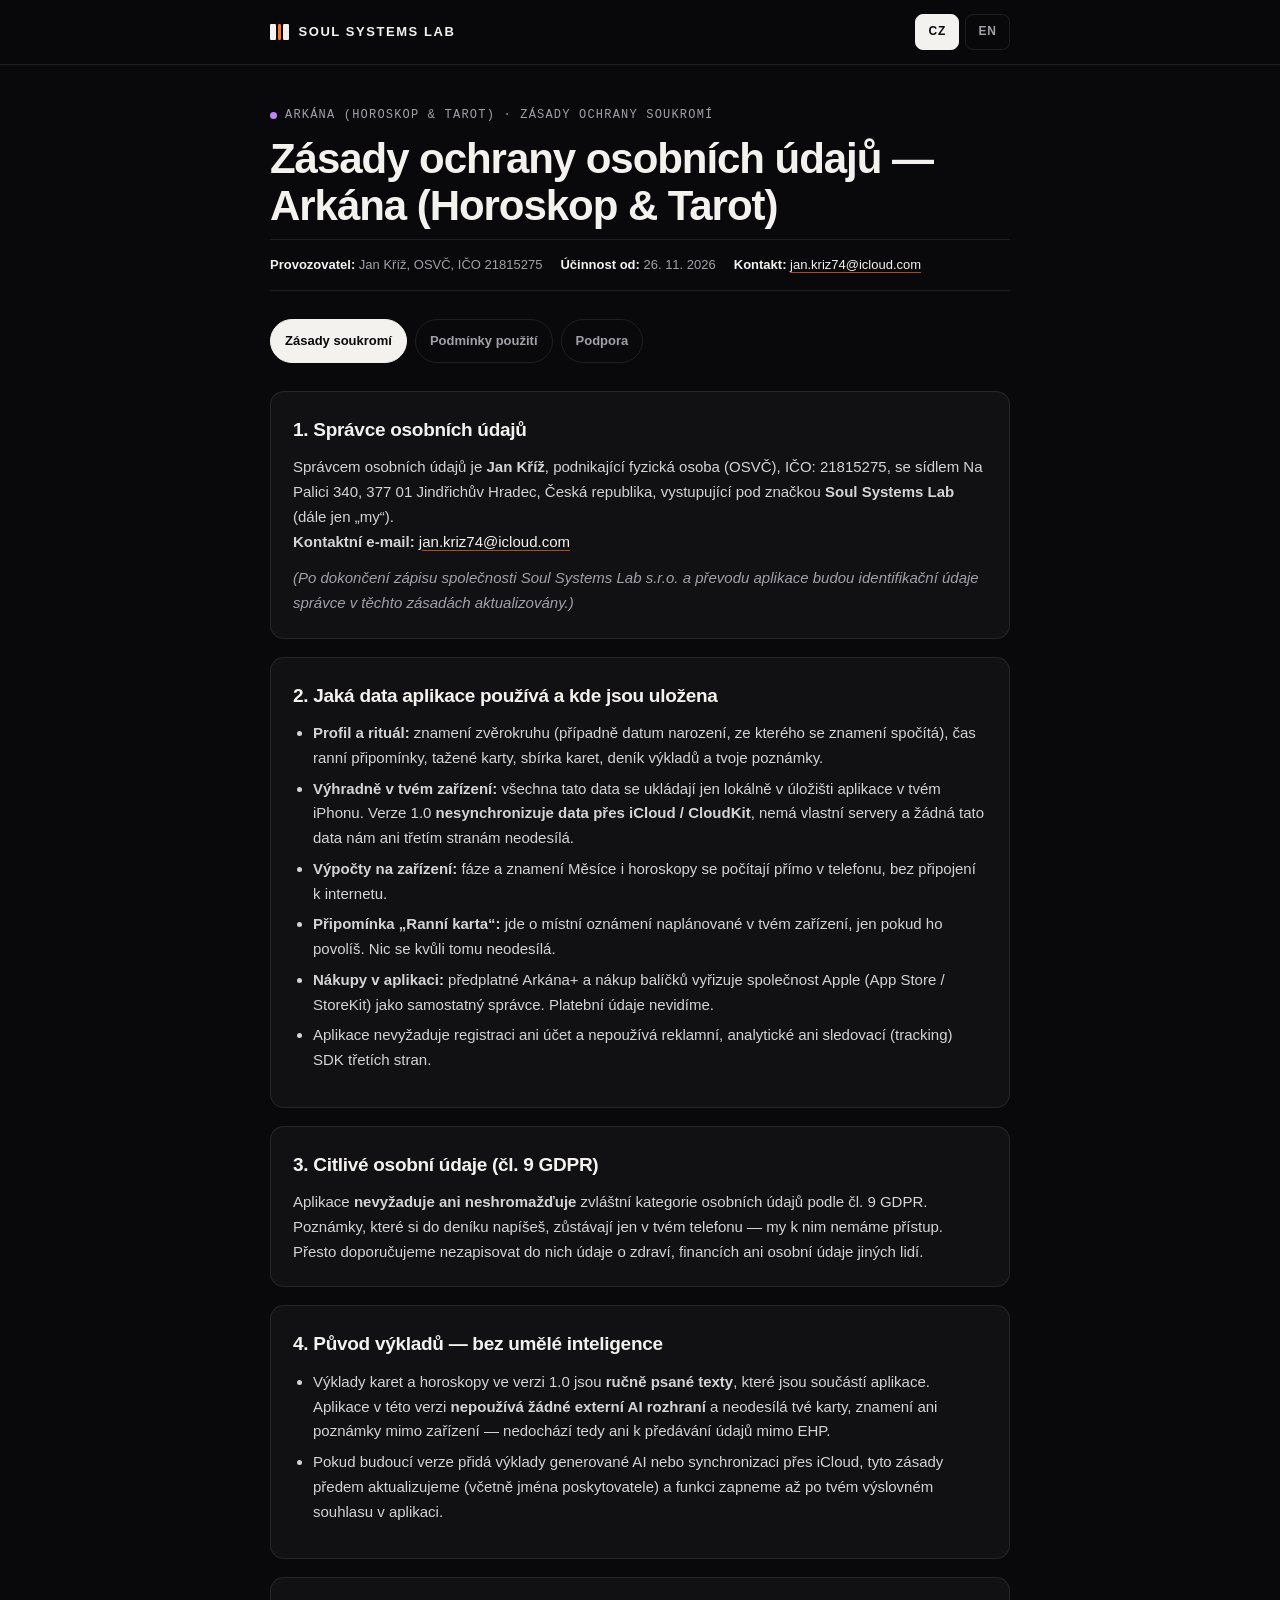
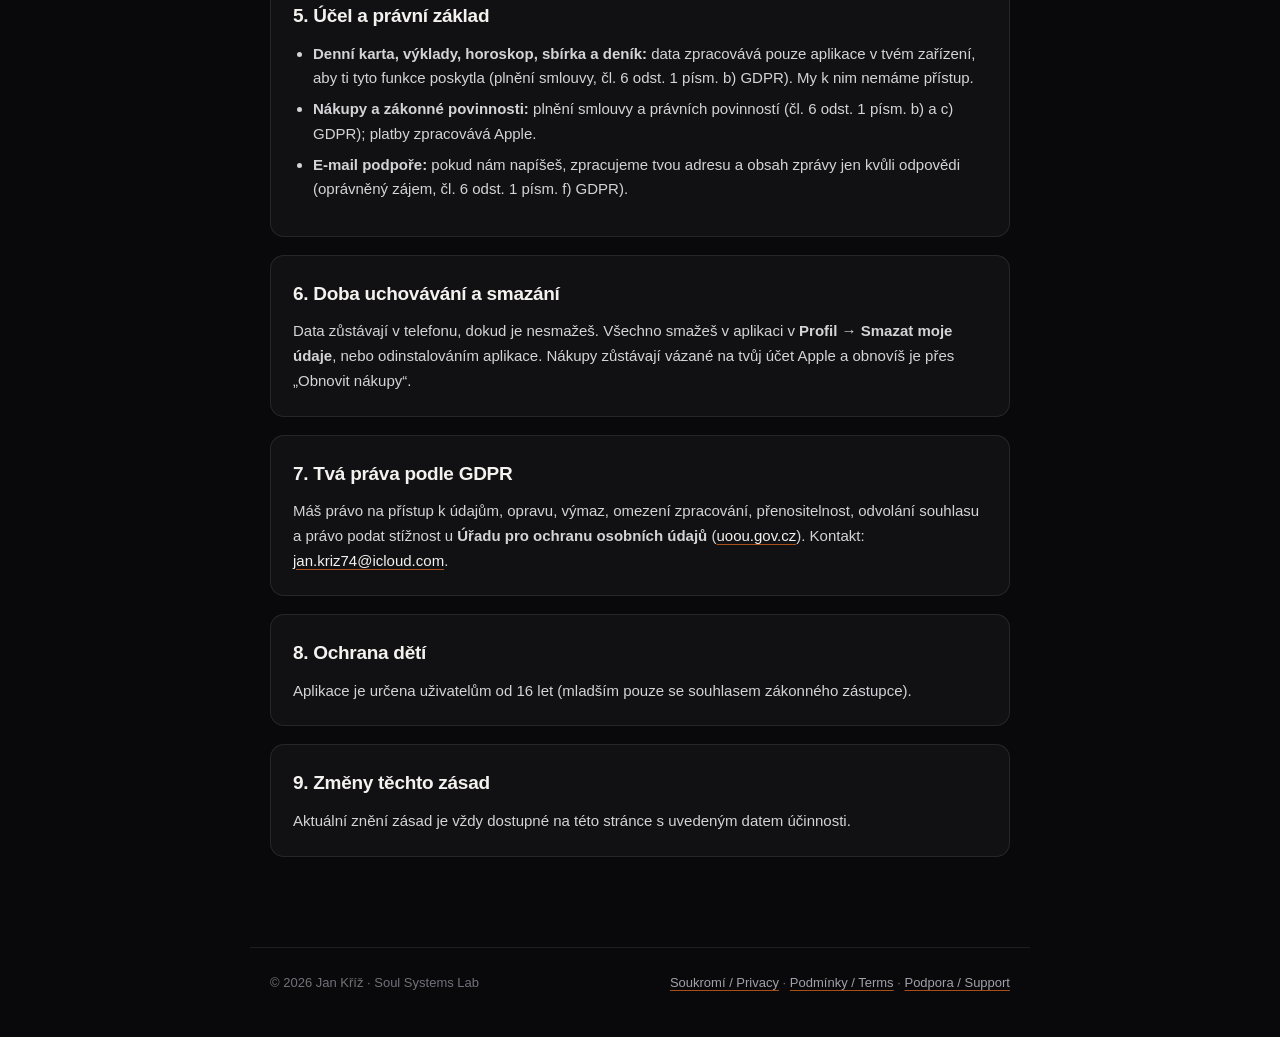
==== legal/arkana/privacy.html @ 8c9592e6 "Add files via upload" ====
<!DOCTYPE html>
<html lang="cs">
<head>
  <meta charset="utf-8">
  <meta name="viewport" content="width=device-width, initial-scale=1">
  <title>Arkána — Privacy Policy · Soul Systems Lab</title>
  <meta name="description" content="Arkána Privacy Policy — Jan Kříž, Soul Systems Lab">
  <link rel="stylesheet" href="../legal.css">
  <style>:root { --accent: #C084FC; }</style>
</head>
<body>
  <header class="topbar">
    <div class="topbar-inner">
      <span class="brand">
        <span class="brand-mark" aria-hidden="true"><span></span><i></i><span></span></span>
        Soul Systems Lab
      </span>
      <nav class="lang-nav" aria-label="Language">
        <a class="lang-btn active" href="#cz" data-set-lang="cz">CZ</a>
        <a class="lang-btn" href="#en" data-set-lang="en">EN</a>
      </nav>
    </div>
  </header>
  <main>

    <div id="cz" data-lang-section="cz" class="is-active">
      <div class="eyebrow"><span class="dot"></span> Arkána (Horoskop &amp; Tarot) · Zásady ochrany soukromí</div>
      <h1>Zásady ochrany osobních údajů — Arkána (Horoskop &amp; Tarot)</h1>
      <div class="meta-row">
        <span><strong>Provozovatel:</strong> Jan Kříž, OSVČ, IČO 21815275</span>
        <span><strong>Účinnost od:</strong> 26. 11. 2026</span>
        <span><strong>Kontakt:</strong> <a href="mailto:jan.kriz74@icloud.com">jan.kriz74@icloud.com</a></span>
      </div>

      <nav class="doc-nav" aria-label="Dokumenty aplikace">
        <a href="privacy.html" class="is-current" aria-current="page">Zásady soukromí</a>
        <a href="terms.html">Podmínky použití</a>
        <a href="support.html">Podpora</a>
      </nav>

      <!-- PRAVNIK:PRIVACY_CZ:START -->
      <section class="card">
        <h2>1. Správce osobních údajů</h2>
      <p>Správcem osobních údajů je <strong>Jan Kříž</strong>, podnikající fyzická osoba (OSVČ), IČO: 21815275, se sídlem Na Palici 340, 377 01 Jindřichův Hradec, Česká republika, vystupující pod značkou <strong>Soul Systems Lab</strong> (dále jen „my“).<br>
<strong>Kontaktní e-mail:</strong> <a href="mailto:jan.kriz74@icloud.com">jan.kriz74@icloud.com</a></p>
      <p><em>(Po dokončení zápisu společnosti Soul Systems Lab s.r.o. a převodu aplikace budou identifikační údaje správce v těchto zásadách aktualizovány.)</em></p>
      </section>

      <section class="card">
        <h2>2. Jaká data aplikace používá a kde jsou uložena</h2>
      <ul>
        <li><strong>Profil a rituál:</strong> znamení zvěrokruhu (případně datum narození, ze kterého se znamení spočítá), čas ranní připomínky, tažené karty, sbírka karet, deník výkladů a tvoje poznámky.</li>
        <li><strong>Výhradně v tvém zařízení:</strong> všechna tato data se ukládají jen lokálně v úložišti aplikace v tvém iPhonu. Verze 1.0 <strong>nesynchronizuje data přes iCloud / CloudKit</strong>, nemá vlastní servery a žádná tato data nám ani třetím stranám neodesílá.</li>
        <li><strong>Výpočty na zařízení:</strong> fáze a znamení Měsíce i horoskopy se počítají přímo v telefonu, bez připojení k internetu.</li>
        <li><strong>Připomínka „Ranní karta“:</strong> jde o místní oznámení naplánované v tvém zařízení, jen pokud ho povolíš. Nic se kvůli tomu neodesílá.</li>
        <li><strong>Nákupy v aplikaci:</strong> předplatné Arkána+ a nákup balíčků vyřizuje společnost Apple (App Store / StoreKit) jako samostatný správce. Platební údaje nevidíme.</li>
        <li>Aplikace nevyžaduje registraci ani účet a nepoužívá reklamní, analytické ani sledovací (tracking) SDK třetích stran.</li>
      </ul>
      </section>

      <section class="card">
        <h2>3. Citlivé osobní údaje (čl. 9 GDPR)</h2>
      <p>Aplikace <strong>nevyžaduje ani neshromažďuje</strong> zvláštní kategorie osobních údajů podle čl. 9 GDPR. Poznámky, které si do deníku napíšeš, zůstávají jen v tvém telefonu — my k nim nemáme přístup. Přesto doporučujeme nezapisovat do nich údaje o zdraví, financích ani osobní údaje jiných lidí.</p>
      </section>

      <section class="card">
        <h2>4. Původ výkladů — bez umělé inteligence</h2>
      <ul>
        <li>Výklady karet a horoskopy ve verzi 1.0 jsou <strong>ručně psané texty</strong>, které jsou součástí aplikace. Aplikace v této verzi <strong>nepoužívá žádné externí AI rozhraní</strong> a neodesílá tvé karty, znamení ani poznámky mimo zařízení — nedochází tedy ani k předávání údajů mimo EHP.</li>
        <li>Pokud budoucí verze přidá výklady generované AI nebo synchronizaci přes iCloud, tyto zásady předem aktualizujeme (včetně jména poskytovatele) a funkci zapneme až po tvém výslovném souhlasu v aplikaci.</li>
      </ul>
      </section>

      <section class="card">
        <h2>5. Účel a právní základ</h2>
      <ul>
        <li><strong>Denní karta, výklady, horoskop, sbírka a deník:</strong> data zpracovává pouze aplikace v tvém zařízení, aby ti tyto funkce poskytla (plnění smlouvy, čl. 6 odst. 1 písm. b) GDPR). My k nim nemáme přístup.</li>
        <li><strong>Nákupy a zákonné povinnosti:</strong> plnění smlouvy a právních povinností (čl. 6 odst. 1 písm. b) a c) GDPR); platby zpracovává Apple.</li>
        <li><strong>E-mail podpoře:</strong> pokud nám napíšeš, zpracujeme tvou adresu a obsah zprávy jen kvůli odpovědi (oprávněný zájem, čl. 6 odst. 1 písm. f) GDPR).</li>
      </ul>
      </section>

      <section class="card">
        <h2>6. Doba uchovávání a smazání</h2>
      <p>Data zůstávají v telefonu, dokud je nesmažeš. Všechno smažeš v aplikaci v <strong>Profil → Smazat moje údaje</strong>, nebo odinstalováním aplikace. Nákupy zůstávají vázané na tvůj účet Apple a obnovíš je přes „Obnovit nákupy“.</p>
      </section>

      <section class="card">
        <h2>7. Tvá práva podle GDPR</h2>
      <p>Máš právo na přístup k údajům, opravu, výmaz, omezení zpracování, přenositelnost, odvolání souhlasu a právo podat stížnost u <strong>Úřadu pro ochranu osobních údajů</strong> (<a href="https://uoou.gov.cz/" rel="noopener noreferrer">uoou.gov.cz</a>). Kontakt: <a href="mailto:jan.kriz74@icloud.com">jan.kriz74@icloud.com</a>.</p>
      </section>

      <section class="card">
        <h2>8. Ochrana dětí</h2>
      <p>Aplikace je určena uživatelům od 16 let (mladším pouze se souhlasem zákonného zástupce).</p>
      </section>

      <section class="card">
        <h2>9. Změny těchto zásad</h2>
      <p>Aktuální znění zásad je vždy dostupné na této stránce s uvedeným datem účinnosti.</p>
      </section>
      <!-- PRAVNIK:PRIVACY_CZ:END -->
    </div>

    <hr class="lang-divider">

    <div id="en" data-lang-section="en">
      <div class="eyebrow"><span class="dot"></span> Arkána (Horoscope &amp; Tarot) · Privacy Policy</div>
      <h1>Privacy Policy — Arkána (Horoscope &amp; Tarot)</h1>
      <div class="meta-row">
        <span><strong>Controller:</strong> Jan Kříž, sole trader (OSVČ), IČO 21815275</span>
        <span><strong>Effective date:</strong> November 26, 2026</span>
        <span><strong>Contact:</strong> <a href="mailto:jan.kriz74@icloud.com">jan.kriz74@icloud.com</a></span>
      </div>

      <nav class="doc-nav" aria-label="App documents">
        <a href="privacy.html?lang=en" class="is-current" aria-current="page">Privacy Policy</a>
        <a href="terms.html?lang=en">Terms of Use</a>
        <a href="support.html?lang=en">Support</a>
      </nav>

      <!-- PRAVNIK:PRIVACY_EN:START -->
      <section class="card">
        <h2>1. Data Controller</h2>
      <p>The data controller is <strong>Jan Kříž</strong>, sole trader (OSVČ), Company ID (IČO): 21815275, Na Palici 340, 377 01 Jindřichův Hradec, Czech Republic, operating under the brand <strong>Soul Systems Lab</strong> ("we", "us").<br>
<strong>Contact email:</strong> <a href="mailto:jan.kriz74@icloud.com">jan.kriz74@icloud.com</a></p>
      <p><em>(Once the incorporation of Soul Systems Lab s.r.o. and the transfer of the app are completed, the controller details in this policy will be updated.)</em></p>
      </section>

      <section class="card">
        <h2>2. Data the App Uses and Where It Is Stored</h2>
      <ul>
        <li><strong>Profile and ritual:</strong> zodiac sign (or the date of birth it is calculated from), morning reminder time, drawn cards, card collection, reading journal and your notes.</li>
        <li><strong>On your device only:</strong> all of this is stored locally in the app's storage on your iPhone. Version 1.0 <strong>does not sync via iCloud / CloudKit</strong>, has no servers of its own and sends none of this data to us or to any third party.</li>
        <li><strong>On-device calculations:</strong> Moon phase, Moon sign and horoscopes are computed on the phone, without an internet connection.</li>
        <li><strong>"Morning card" reminder:</strong> a local notification scheduled on your device, only if you allow it. Nothing is transmitted.</li>
        <li><strong>In-app purchases:</strong> the Arkána+ subscription and deck purchases are handled by Apple (App Store / StoreKit) as an independent controller. We never see your payment details.</li>
        <li>No account or registration is required, and the app uses no third-party advertising, analytics or tracking SDKs.</li>
      </ul>
      </section>

      <section class="card">
        <h2>3. Special Category Data (GDPR Art. 9)</h2>
      <p>The app does <strong>not request or collect</strong> special categories of personal data under Art. 9 GDPR. Notes you write in the journal stay on your phone — we have no access to them. We still recommend not entering health or financial details or other people's personal data.</p>
      </section>

      <section class="card">
        <h2>4. Origin of Readings — No Artificial Intelligence</h2>
      <ul>
        <li>Card readings and horoscopes in version 1.0 are <strong>hand-written texts</strong> shipped inside the app. This version <strong>does not use any external AI service</strong> and does not send your cards, sign or notes off the device — so there is no transfer of data outside the EEA.</li>
        <li>If a future version adds AI-generated readings or iCloud sync, we will update this policy in advance (including the provider's name) and enable the feature only after your explicit in-app consent.</li>
      </ul>
      </section>

      <section class="card">
        <h2>5. Purposes and Legal Bases</h2>
      <ul>
        <li><strong>Daily card, readings, horoscope, collection and journal:</strong> processed only by the app on your device to provide these features (performance of a contract, Art. 6(1)(b) GDPR). We have no access to this data.</li>
        <li><strong>Purchases and legal obligations:</strong> performance of a contract and legal compliance (Art. 6(1)(b) and (c) GDPR); payments are processed by Apple.</li>
        <li><strong>Support emails:</strong> if you write to us, we process your address and message only to reply (legitimate interest, Art. 6(1)(f) GDPR).</li>
      </ul>
      </section>

      <section class="card">
        <h2>6. Data Retention and Deletion</h2>
      <p>Data stays on your phone until you delete it. Delete everything in the app under <strong>Profile → Delete my data</strong> (Smazat moje údaje), or by uninstalling the app. Purchases remain tied to your Apple Account and can be restored via "Restore Purchases".</p>
      </section>

      <section class="card">
        <h2>7. Your Rights Under GDPR</h2>
      <p>You have the right to access, rectify, erase, restrict or port your data, withdraw consent at any time, and lodge a complaint with a supervisory authority — in the Czech Republic, the <strong>Office for Personal Data Protection (ÚOOÚ)</strong> (<a href="https://uoou.gov.cz/" rel="noopener noreferrer">uoou.gov.cz</a>). Contact: <a href="mailto:jan.kriz74@icloud.com">jan.kriz74@icloud.com</a>.</p>
      </section>

      <section class="card">
        <h2>8. Children's Privacy</h2>
      <p>The app is intended for users aged 16 and older (younger only with parental consent).</p>
      </section>

      <section class="card">
        <h2>9. Changes to This Policy</h2>
      <p>The latest version of this policy is always published on this page with its effective date.</p>
      </section>
      <!-- PRAVNIK:PRIVACY_EN:END -->
    </div>

  </main>
  <footer>
    <span>© 2026 Jan Kříž · Soul Systems Lab</span>
    <span><a href="privacy.html">Soukromí / Privacy</a> · <a href="terms.html">Podmínky / Terms</a> · <a href="support.html">Podpora / Support</a></span>
  </footer>
<script>
(function () {
  try {
    document.documentElement.classList.add('js-ready');
    var sections = document.querySelectorAll('[data-lang-section]');
    var btns = document.querySelectorAll('[data-set-lang]');
    function setLang(lang) {
      sections.forEach(function (el) {
        el.classList.toggle('is-active', el.getAttribute('data-lang-section') === lang);
      });
      btns.forEach(function (b) {
        b.classList.toggle('active', b.getAttribute('data-set-lang') === lang);
      });
      document.documentElement.lang = lang === 'en' ? 'en' : 'cs';
      try { localStorage.setItem('ssl_legal_lang', lang); } catch (e) {}
    }
    var params = new URLSearchParams(window.location.search);
    var saved = null;
    try { saved = localStorage.getItem('ssl_legal_lang'); } catch (e) {}
    var initial = params.get('lang') || (location.hash === '#en' ? 'en' : (location.hash === '#cz' ? 'cz' : null)) || saved || 'cz';
    if (initial !== 'en' && initial !== 'cz') initial = 'cz';
    setLang(initial);
    btns.forEach(function (b) {
      b.addEventListener('click', function (e) {
        e.preventDefault();
        setLang(b.getAttribute('data-set-lang'));
        if (history.replaceState) {
          var url = new URL(window.location.href);
          if (b.getAttribute('data-set-lang') === 'en') url.searchParams.set('lang', 'en');
          else url.searchParams.delete('lang');
          url.hash = '';
          history.replaceState(null, '', url.pathname + url.search);
        }
      });
    });
  } catch (err) {}
})();
</script>

</body>
</html>
---- legal/legal.css ----
:root {
  --bg: #09090B;
  --surface: #111114;
  --surface-2: #16161B;
  --border: rgba(255, 255, 255, 0.09);
  --border-strong: rgba(255, 255, 255, 0.16);
  --ink: #F4F2EE;
  --ink-muted: #A1A1AA;
  --ink-dim: #71717A;
  --ember: #FE7521;
  --accent: #FE7521;
  --radius: 14px;
  --maxw: 780px;
}

*, *::before, *::after { box-sizing: border-box; }
html {
  background: var(--bg);
  color: var(--ink);
  font-family: -apple-system, BlinkMacSystemFont, "SF Pro Text", "Inter", "Segoe UI", Roboto, Helvetica, Arial, sans-serif;
  line-height: 1.65;
  -webkit-text-size-adjust: 100%;
  scroll-behavior: smooth;
}
body {
  margin: 0;
  min-height: 100svh;
  background:
    radial-gradient(900px 420px at 85% -10%, rgba(254, 117, 33, 0.08), transparent 60%),
    var(--bg);
  overflow-x: clip;
}
a { color: var(--ink); text-decoration-color: rgba(254, 117, 33, 0.65); text-underline-offset: 3px; }
a:hover { color: var(--ember); }

/* Top bar */
.topbar {
  position: sticky;
  top: 0;
  z-index: 20;
  background: rgba(9, 9, 11, 0.92);
  border-bottom: 1px solid var(--border);
}
.topbar-inner {
  max-width: var(--maxw);
  margin: 0 auto;
  padding: 14px 20px;
  display: flex;
  align-items: center;
  justify-content: space-between;
  gap: 12px;
  flex-wrap: wrap;
}
.brand {
  display: inline-flex;
  align-items: center;
  gap: 10px;
  text-decoration: none;
  font-weight: 600;
  font-size: 13px;
  letter-spacing: 0.12em;
  text-transform: uppercase;
  color: var(--ink);
}
.brand-mark {
  display: inline-flex;
  align-items: center;
  gap: 2px;
  height: 16px;
}
.brand-mark span {
  display: block;
  height: 16px;
  width: 6px;
  background: var(--ink);
  border-radius: 1px;
}
.brand-mark i {
  display: block;
  height: 16px;
  width: 2.5px;
  background: var(--ember);
  border-radius: 1px;
}

.lang-nav {
  display: inline-flex;
  align-items: center;
  gap: 6px;
}
.lang-btn {
  display: inline-flex;
  align-items: center;
  justify-content: center;
  min-height: 36px;
  min-width: 44px;
  padding: 6px 12px;
  border-radius: 8px;
  border: 1px solid var(--border);
  background: transparent;
  color: var(--ink-muted);
  font: inherit;
  font-size: 12px;
  font-weight: 600;
  letter-spacing: 0.08em;
  text-decoration: none;
  cursor: pointer;
  touch-action: manipulation;
}
.lang-btn.active, .lang-btn:hover {
  background: var(--ink);
  color: var(--bg);
  border-color: var(--ink);
}

/* Main container */
main {
  max-width: var(--maxw);
  margin: 0 auto;
  padding: 36px 20px 72px;
}

.draft-banner {
  display: flex;
  align-items: flex-start;
  gap: 10px;
  padding: 12px 16px;
  margin-bottom: 28px;
  border-radius: 10px;
  border: 1px solid rgba(254, 117, 33, 0.35);
  background: rgba(254, 117, 33, 0.08);
  color: #FDBA74;
  font-size: 13px;
}
.draft-banner strong { color: var(--ink); }

.eyebrow {
  display: inline-flex;
  align-items: center;
  gap: 8px;
  font-family: ui-monospace, SFMono-Regular, Menlo, Monaco, Consolas, monospace;
  font-size: 12px;
  letter-spacing: 0.1em;
  text-transform: uppercase;
  color: var(--ink-muted);
  margin-bottom: 10px;
}
.dot {
  width: 7px;
  height: 7px;
  border-radius: 50%;
  background: var(--accent);
  display: inline-block;
}
h1 {
  margin: 0 0 10px;
  font-size: clamp(28px, 6vw, 42px);
  line-height: 1.12;
  letter-spacing: -0.025em;
  font-weight: 700;
}
.lead {
  margin: 0 0 24px;
  color: var(--ink-muted);
  font-size: 16px;
}
.meta-row {
  display: flex;
  flex-wrap: wrap;
  gap: 8px 18px;
  padding: 14px 0;
  margin-bottom: 28px;
  border-top: 1px solid var(--border);
  border-bottom: 1px solid var(--border);
  font-size: 13px;
  color: var(--ink-muted);
}
.meta-row span strong { color: var(--ink); font-weight: 600; }

/* Cards & sections */
.card {
  background: var(--surface);
  border: 1px solid var(--border);
  border-radius: var(--radius);
  padding: 22px;
  margin-bottom: 18px;
}
.card h2 {
  margin: 0 0 10px;
  font-size: 19px;
  letter-spacing: -0.015em;
}
.card h3 {
  margin: 18px 0 6px;
  font-size: 15px;
  color: var(--ink);
}
.card p { margin: 0 0 12px; color: #D4D4D8; font-size: 15px; }
.card p:last-child { margin-bottom: 0; }
.card ul { margin: 8px 0 12px; padding-left: 20px; color: #D4D4D8; font-size: 15px; }
.card li { margin-bottom: 6px; }

.placeholder {
  display: inline-block;
  padding: 2px 7px;
  border-radius: 6px;
  background: rgba(254, 117, 33, 0.14);
  border: 1px dashed rgba(254, 117, 33, 0.5);
  color: #FDBA74;
  font-family: ui-monospace, SFMono-Regular, Menlo, Consolas, monospace;
  font-size: 12.5px;
}

/* Native zero-JS accordion */
details.faq {
  background: var(--surface);
  border: 1px solid var(--border);
  border-radius: 12px;
  margin-bottom: 10px;
  overflow: hidden;
}
details.faq summary {
  list-style: none;
  cursor: pointer;
  padding: 16px 18px;
  font-weight: 600;
  font-size: 15px;
  display: flex;
  align-items: center;
  justify-content: space-between;
  gap: 12px;
  min-height: 48px;
  touch-action: manipulation;
}
details.faq summary::-webkit-details-marker { display: none; }
details.faq summary::after {
  content: "+";
  font-size: 18px;
  color: var(--ember);
  font-weight: 400;
  flex-shrink: 0;
}
details.faq[open] summary::after { content: "−"; }
details.faq .faq-body {
  padding: 0 18px 16px;
  color: #D4D4D8;
  font-size: 14.5px;
  border-top: 1px solid var(--border);
  padding-top: 12px;
}

/* Hub grid */
.app-grid {
  display: grid;
  grid-template-columns: 1fr;
  gap: 16px;
  margin-top: 24px;
}
.app-card {
  background: var(--surface);
  border: 1px solid var(--border);
  border-radius: var(--radius);
  padding: 22px;
}
.app-card-head {
  display: flex;
  align-items: center;
  justify-content: space-between;
  gap: 12px;
  margin-bottom: 8px;
}
.app-card h2 { margin: 0; font-size: 21px; }
.pill {
  font-family: ui-monospace, SFMono-Regular, Menlo, Consolas, monospace;
  font-size: 11px;
  letter-spacing: 0.08em;
  text-transform: uppercase;
  padding: 4px 10px;
  border-radius: 999px;
  border: 1px solid var(--border-strong);
  color: var(--ink-muted);
}
.btn-row {
  display: flex;
  flex-wrap: wrap;
  gap: 10px;
  margin-top: 16px;
}
.btn {
  display: inline-flex;
  align-items: center;
  justify-content: center;
  min-height: 44px;
  padding: 10px 16px;
  border-radius: 10px;
  border: 1px solid var(--border-strong);
  background: var(--surface-2);
  color: var(--ink);
  text-decoration: none;
  font-size: 14px;
  font-weight: 600;
  touch-action: manipulation;
}
.btn:hover { border-color: var(--ember); color: var(--ember); }
.btn-primary {
  background: var(--ember);
  border-color: var(--ember);
  color: #09090B;
}
.btn-primary:hover { background: #ff873d; color: #09090B; }

/* Language switching: without JS both CZ and EN are visible via anchor links; with JS one is shown cleanly */
html.js-ready [data-lang-section] { display: none; }
html.js-ready [data-lang-section].is-active { display: block; }

.lang-divider {
  margin: 40px 0 28px;
  border: 0;
  border-top: 1px solid var(--border-strong);
}
html.js-ready .lang-divider { display: none; }

footer {
  max-width: var(--maxw);
  margin: 0 auto;
  padding: 24px 20px 44px;
  border-top: 1px solid var(--border);
  font-size: 13px;
  color: var(--ink-dim);
  display: flex;
  flex-wrap: wrap;
  justify-content: space-between;
  gap: 10px 20px;
}
footer a { color: var(--ink-muted); }

@media (max-width: 520px) {
  main { padding: 26px 16px 56px; }
  .card, .app-card { padding: 18px; }
}

/* In-app document navigation (Privacy / Terms / Support) */
.doc-nav {
  display: flex;
  flex-wrap: wrap;
  gap: 8px;
  margin: 0 0 28px;
}
.doc-nav a {
  display: inline-flex;
  align-items: center;
  justify-content: center;
  min-height: 44px;
  padding: 8px 14px;
  border-radius: 999px;
  border: 1px solid var(--border);
  background: transparent;
  color: var(--ink-muted);
  text-decoration: none;
  font-size: 13px;
  font-weight: 600;
  touch-action: manipulation;
}
.doc-nav a:hover {
  border-color: var(--border-strong);
  background: var(--surface);
  color: var(--ink);
  text-decoration: none;
}
.doc-nav a.is-current {
  border-color: var(--ink);
  background: var(--ink);
  color: var(--bg);
  text-decoration: none;
}

/* Subtle internal pre-submission note (Mobi & Arkána only) */
.card p em,
.card em {
  color: var(--ink-muted);
  font-style: italic;
}

.meta-row a { color: var(--ink); }
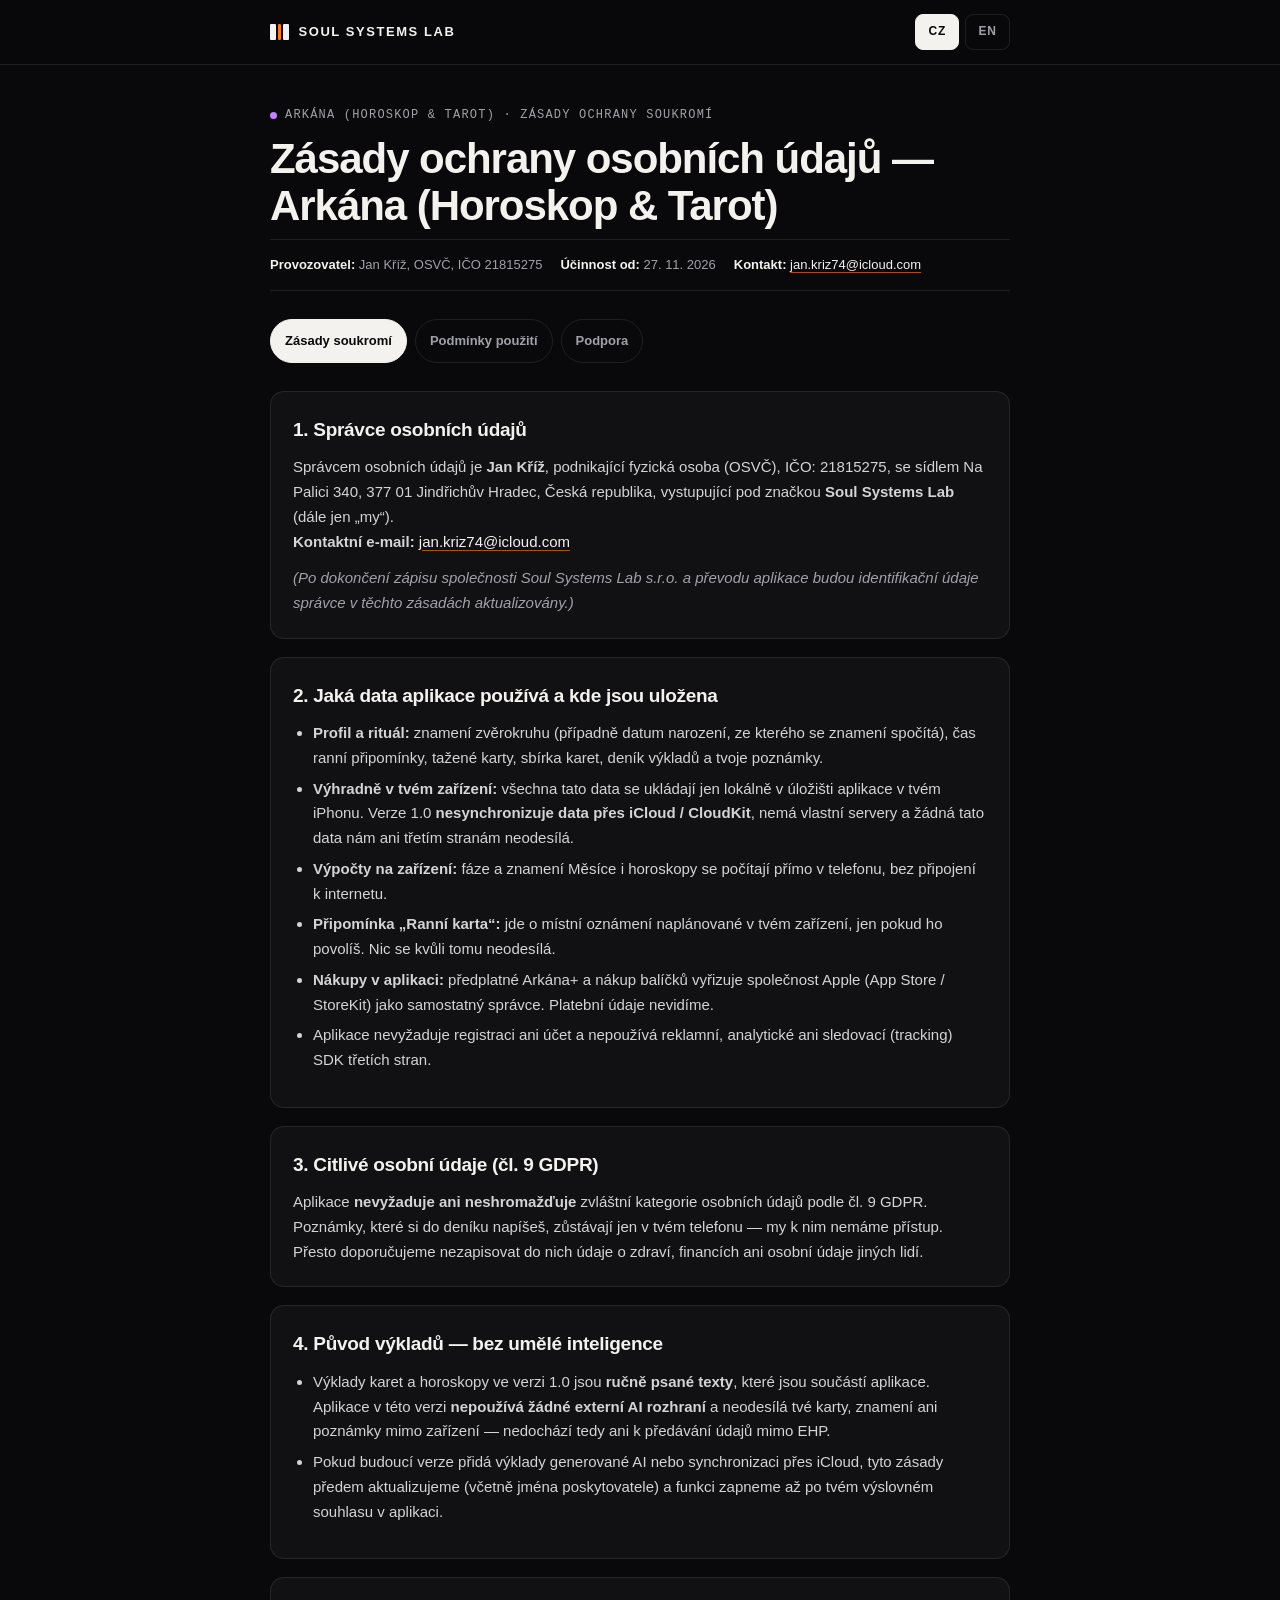
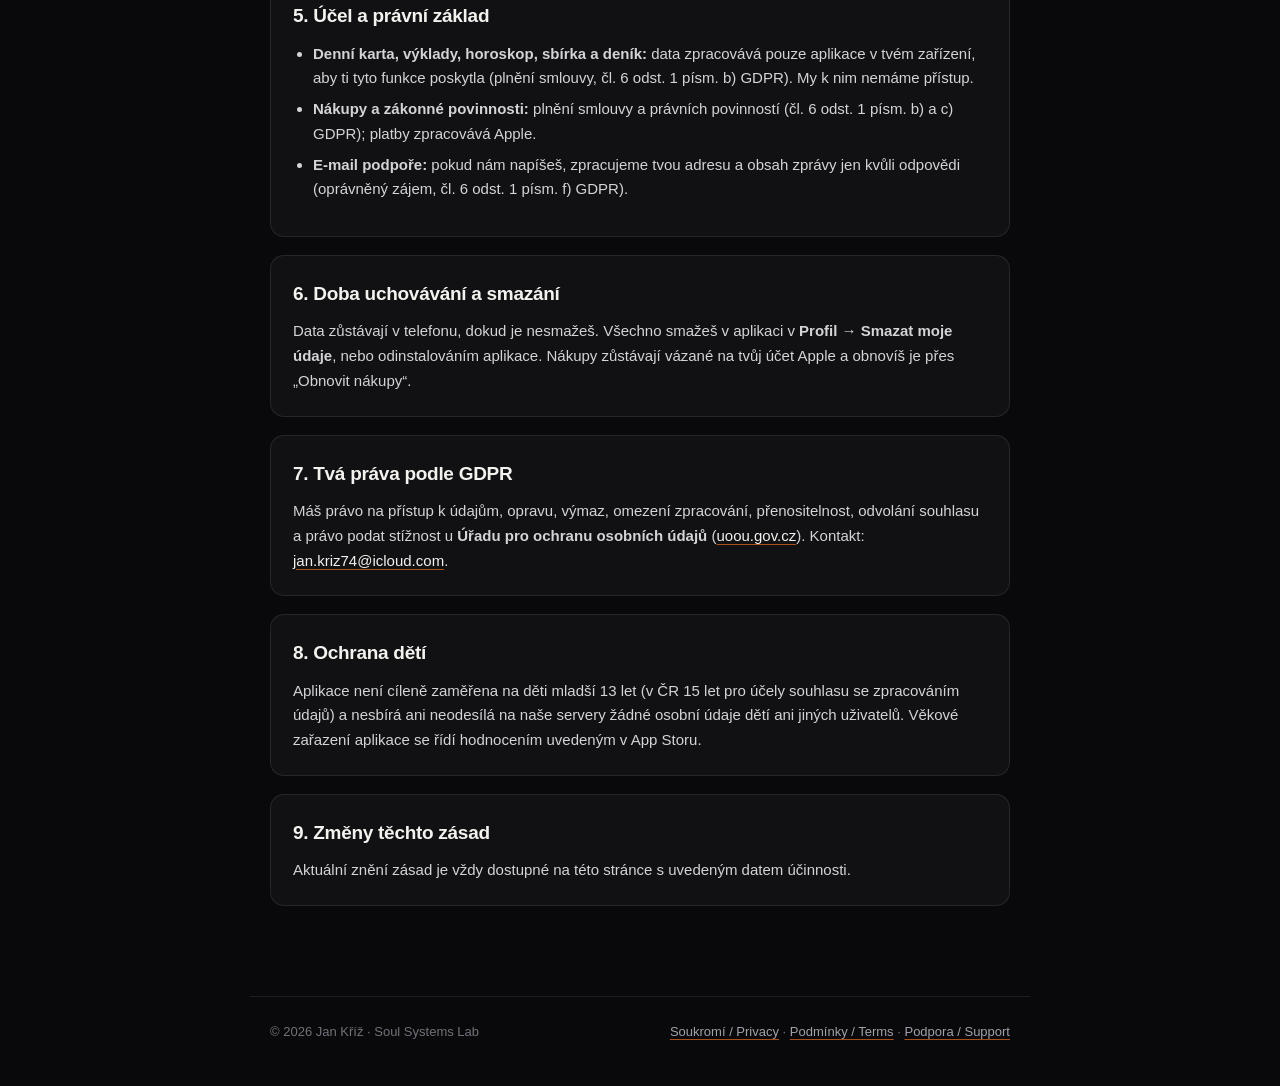
==== commit bebb5f74: "Update Arkana privacy policy (ARK-10)" ====
--- a/legal/arkana/privacy.html
+++ b/legal/arkana/privacy.html
@@ -28,7 +28,7 @@
       <h1>Zásady ochrany osobních údajů — Arkána (Horoskop &amp; Tarot)</h1>
       <div class="meta-row">
         <span><strong>Provozovatel:</strong> Jan Kříž, OSVČ, IČO 21815275</span>
-        <span><strong>Účinnost od:</strong> 26. 11. 2026</span>
+        <span><strong>Účinnost od:</strong> 27. 11. 2026</span>
         <span><strong>Kontakt:</strong> <a href="mailto:jan.kriz74@icloud.com">jan.kriz74@icloud.com</a></span>
       </div>
 
@@ -92,7 +92,7 @@
 
       <section class="card">
         <h2>8. Ochrana dětí</h2>
-      <p>Aplikace je určena uživatelům od 16 let (mladším pouze se souhlasem zákonného zástupce).</p>
+      <p>Aplikace není cíleně zaměřena na děti mladší 13 let (v ČR 15 let pro účely souhlasu se zpracováním údajů) a nesbírá ani neodesílá na naše servery žádné osobní údaje dětí ani jiných uživatelů. Věkové zařazení aplikace se řídí hodnocením uvedeným v App Storu.</p>
       </section>
 
       <section class="card">
@@ -109,7 +109,7 @@
       <h1>Privacy Policy — Arkána (Horoscope &amp; Tarot)</h1>
       <div class="meta-row">
         <span><strong>Controller:</strong> Jan Kříž, sole trader (OSVČ), IČO 21815275</span>
-        <span><strong>Effective date:</strong> November 26, 2026</span>
+        <span><strong>Effective date:</strong> November 27, 2026</span>
         <span><strong>Contact:</strong> <a href="mailto:jan.kriz74@icloud.com">jan.kriz74@icloud.com</a></span>
       </div>
 
@@ -173,7 +173,7 @@
 
       <section class="card">
         <h2>8. Children's Privacy</h2>
-      <p>The app is intended for users aged 16 and older (younger only with parental consent).</p>
+      <p>The app is not specifically directed at children under 13 (or 15 in the Czech Republic for digital consent purposes) and does not collect or transmit any personal data of children or other users to our servers. The app's age rating follows the rating shown on the App Store.</p>
       </section>
 
       <section class="card">
